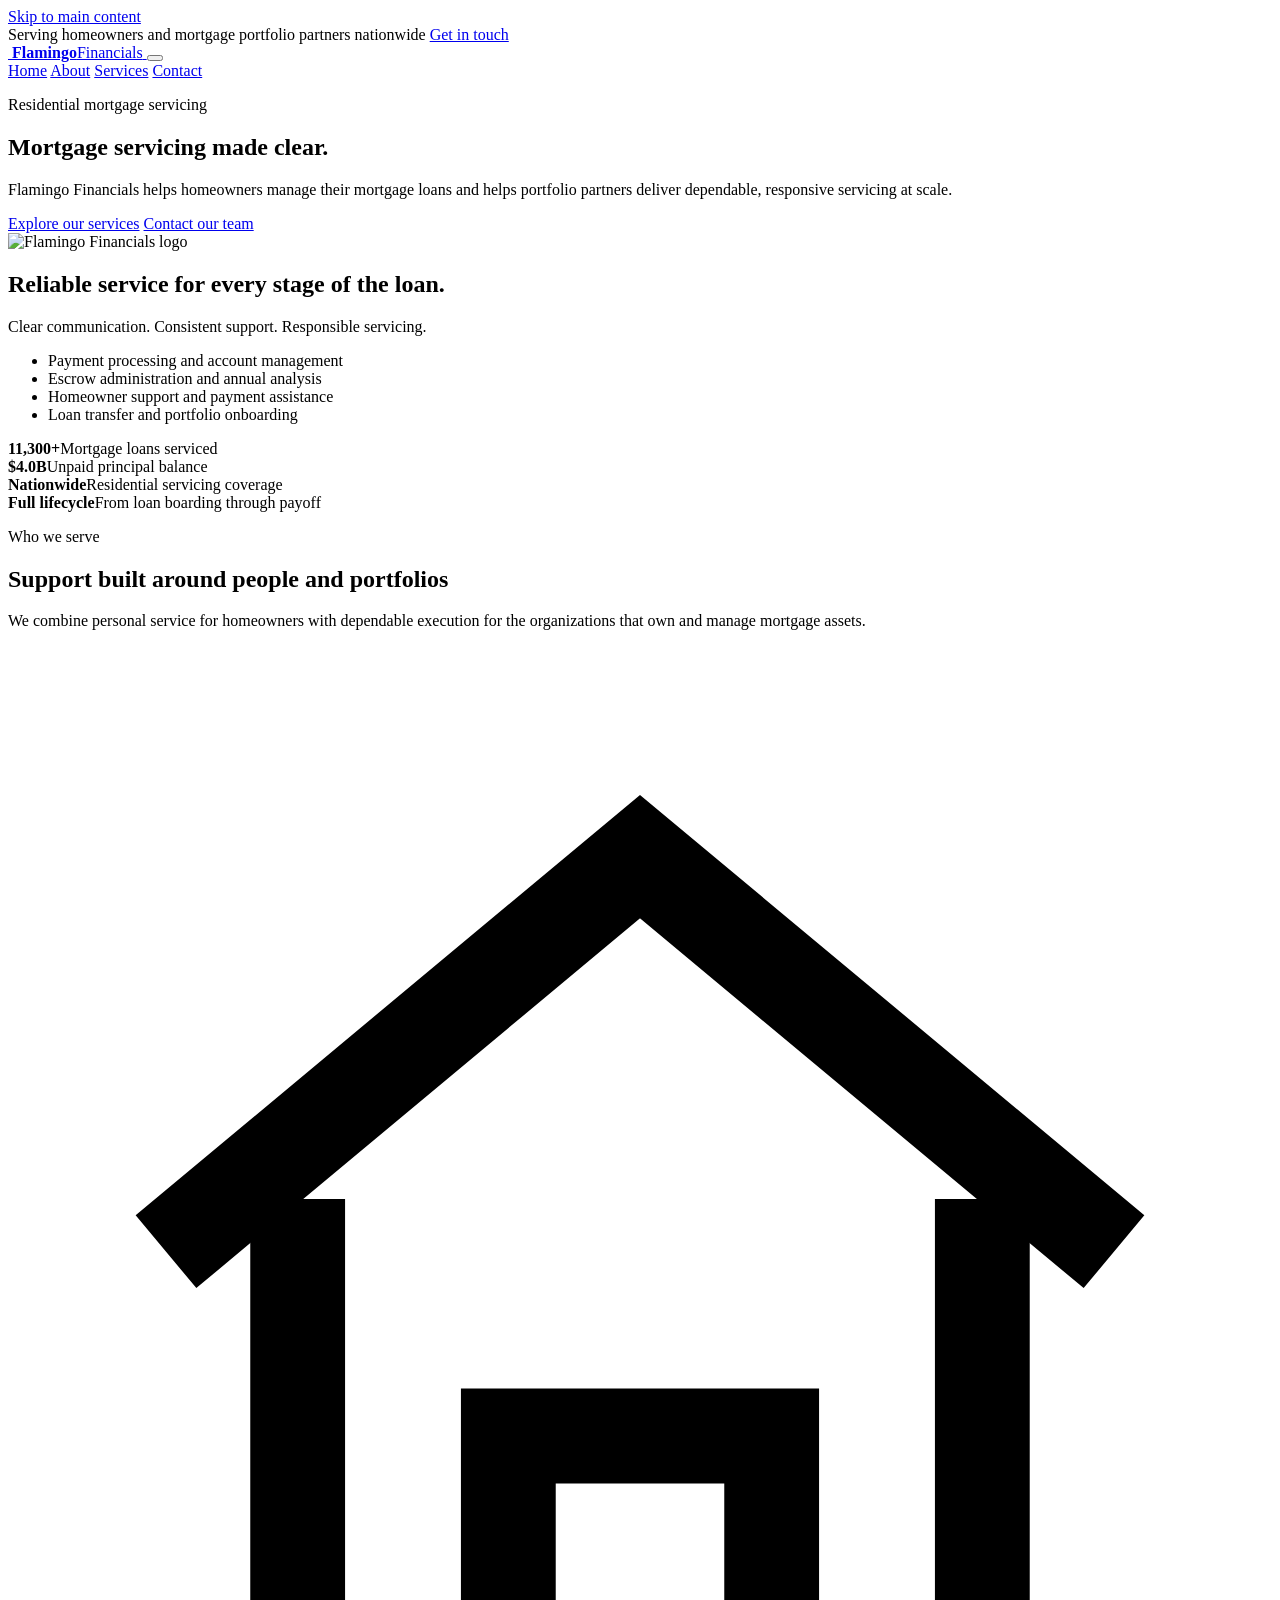
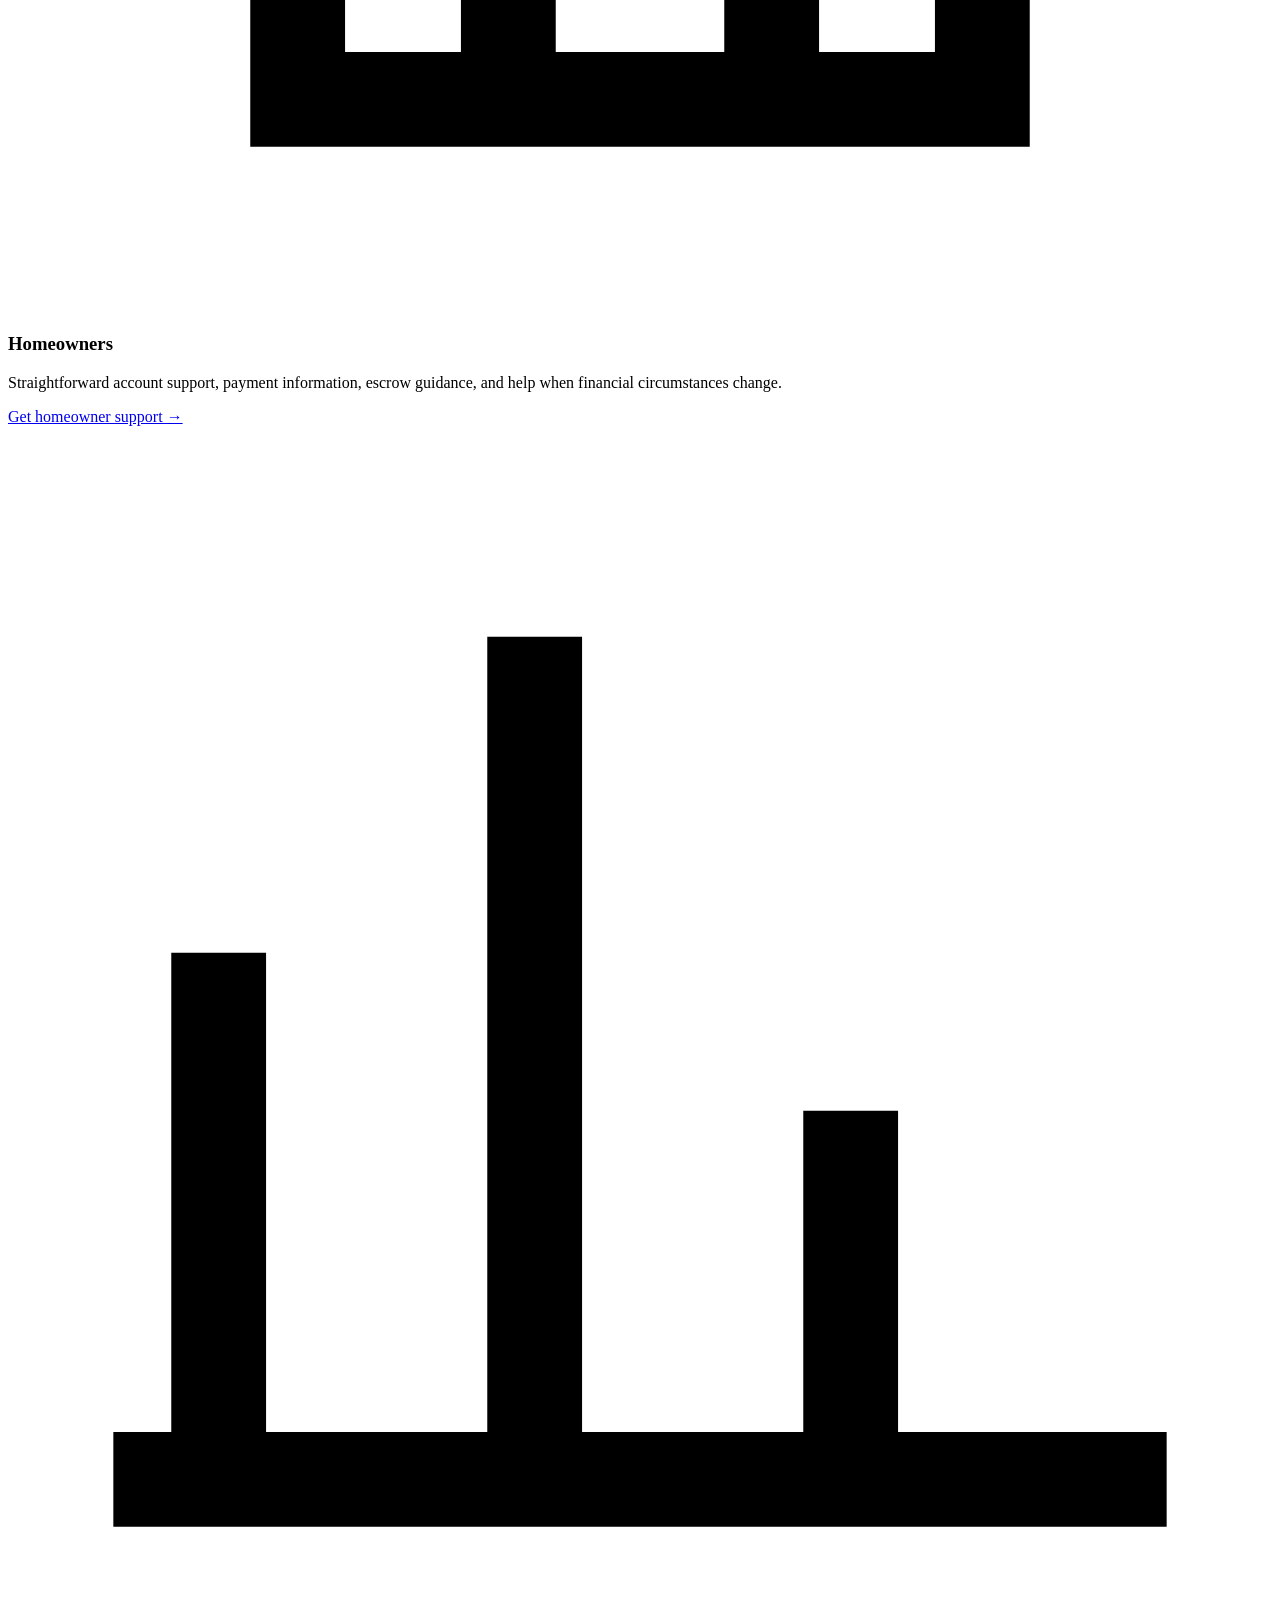
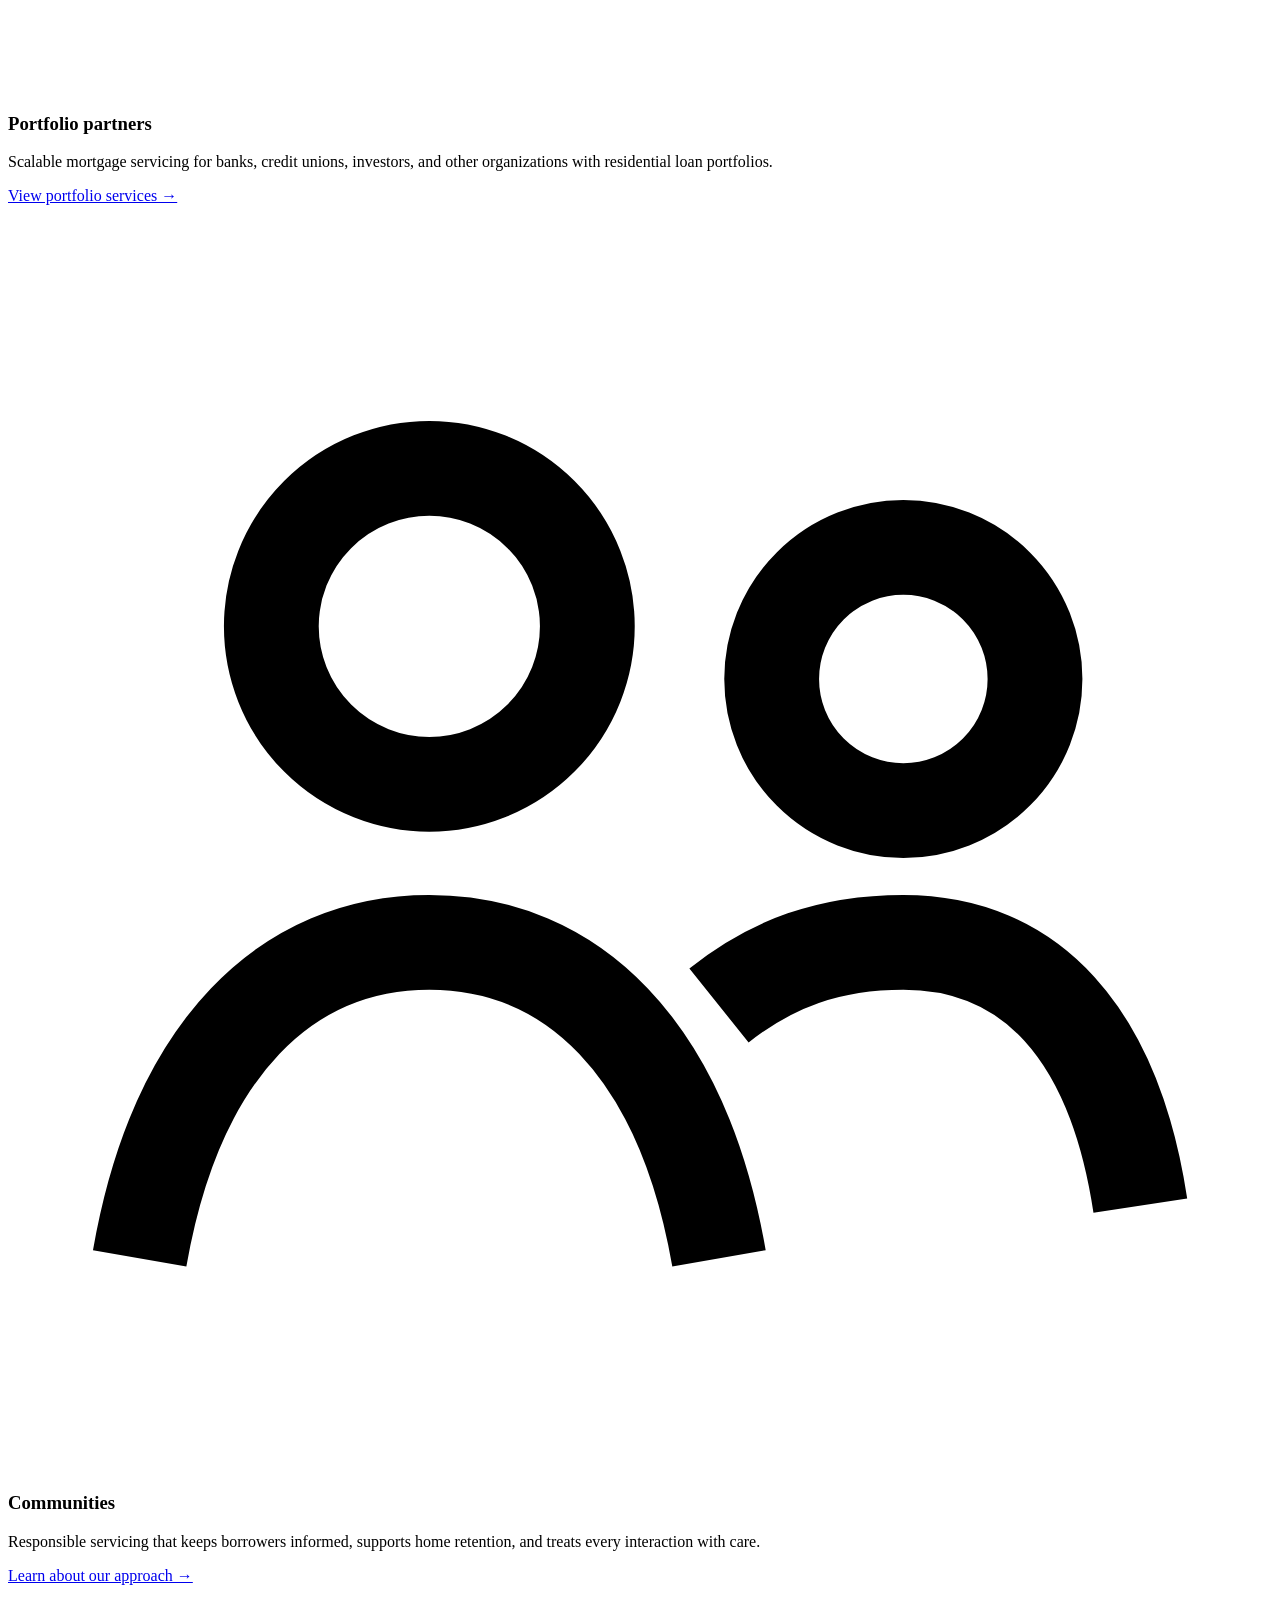
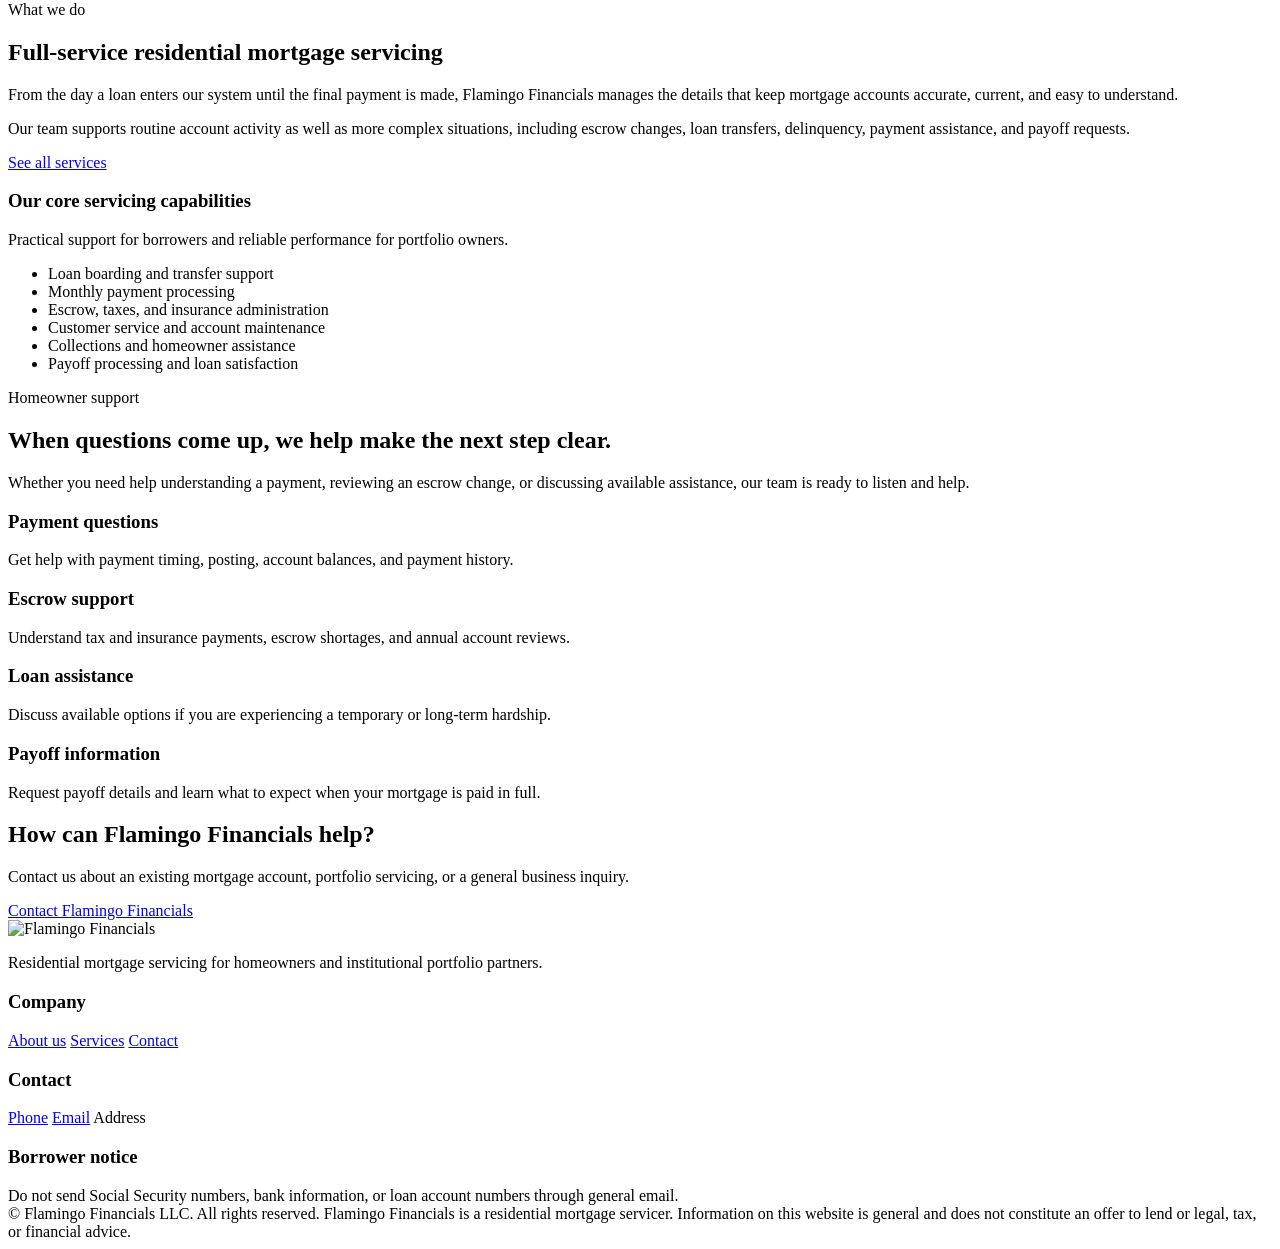
==== index.html @ df7e1d7a "Add files via upload" ====
<!doctype html>
<html lang="en">
<head>
  <meta charset="utf-8">
  <meta name="viewport" content="width=device-width, initial-scale=1">
  <meta name="description" content="Flamingo Financials is a nationwide residential mortgage servicer supporting homeowners and institutional portfolio partners.">
  <title>Flamingo Financials | Residential Mortgage Servicing</title>
  <link rel="icon" href="images/logo-small.png" type="image/png">
  <link rel="stylesheet" href="css/styles.css">
  <script src="js/script.js" defer></script>
</head>
<body>
  <a class="skip-link" href="#main-content">Skip to main content</a>

  <div class="announcement">
    <div class="container">
      <span>Serving homeowners and mortgage portfolio partners nationwide</span>
      <a href="contact.html">Get in touch</a>
    </div>
  </div>

  <header class="site-header">
    <div class="container header-inner">
      <a class="brand" href="index.html" aria-label="Flamingo Financials home">
        <img src="images/logo-small.png" alt="">
        <span class="brand-copy"><strong>Flamingo</strong><span>Financials</span></span>
      </a>
      <button class="menu-toggle" type="button" aria-label="Open navigation menu" aria-expanded="false" aria-controls="site-navigation"><span></span></button>
      <nav class="site-nav" id="site-navigation" aria-label="Primary navigation">
        <a href="index.html" aria-current="page">Home</a>
        <a href="about.html">About</a>
        <a href="services.html">Services</a>
        <a class="nav-cta" href="contact.html">Contact</a>
      </nav>
    </div>
  </header>

  <main id="main-content">
    <section class="hero">
      <div class="container hero-grid">
        <div>
          <p class="eyebrow">Residential mortgage servicing</p>
          <h1>Mortgage servicing made clear.</h1>
          <p class="lead">Flamingo Financials helps homeowners manage their mortgage loans and helps portfolio partners deliver dependable, responsive servicing at scale.</p>
          <div class="hero-actions">
            <a class="button button--coral" href="services.html">Explore our services</a>
            <a class="button button--outline-light" href="contact.html">Contact our team</a>
          </div>
        </div>

        <aside class="hero-card" aria-label="Flamingo Financials service overview">
          <div class="hero-card-brand">
            <img src="images/logo-small.png" alt="Flamingo Financials logo">
            <div>
              <h2>Reliable service for every stage of the loan.</h2>
              <p>Clear communication. Consistent support. Responsible servicing.</p>
            </div>
          </div>
          <ul class="hero-list">
            <li>Payment processing and account management</li>
            <li>Escrow administration and annual analysis</li>
            <li>Homeowner support and payment assistance</li>
            <li>Loan transfer and portfolio onboarding</li>
          </ul>
        </aside>
      </div>
    </section>

    <section class="stats-band" aria-label="Company scale">
      <div class="container stats-grid">
        <div class="stat"><strong>11,300+</strong><span>Mortgage loans serviced</span></div>
        <div class="stat"><strong>$4.0B</strong><span>Unpaid principal balance</span></div>
        <div class="stat"><strong>Nationwide</strong><span>Residential servicing coverage</span></div>
        <div class="stat"><strong>Full lifecycle</strong><span>From loan boarding through payoff</span></div>
      </div>
    </section>

    <section class="section section--soft">
      <div class="container">
        <div class="section-header section-header--center">
          <p class="eyebrow">Who we serve</p>
          <h2>Support built around people and portfolios</h2>
          <p class="lead">We combine personal service for homeowners with dependable execution for the organizations that own and manage mortgage assets.</p>
        </div>

        <div class="audience-grid">
          <article class="card">
            <div class="card-icon" aria-hidden="true">
              <svg viewBox="0 0 24 24" fill="none" stroke="currentColor" stroke-width="1.8"><path d="M3 11.5 12 4l9 7.5"/><path d="M5.5 10.5V20h13v-9.5"/><path d="M9.5 20v-5h5v5"/></svg>
            </div>
            <h3>Homeowners</h3>
            <p>Straightforward account support, payment information, escrow guidance, and help when financial circumstances change.</p>
            <a href="contact.html">Get homeowner support →</a>
          </article>

          <article class="card">
            <div class="card-icon" aria-hidden="true">
              <svg viewBox="0 0 24 24" fill="none" stroke="currentColor" stroke-width="1.8"><path d="M4 20V10"/><path d="M10 20V4"/><path d="M16 20v-7"/><path d="M22 20H2"/></svg>
            </div>
            <h3>Portfolio partners</h3>
            <p>Scalable mortgage servicing for banks, credit unions, investors, and other organizations with residential loan portfolios.</p>
            <a href="services.html">View portfolio services →</a>
          </article>

          <article class="card">
            <div class="card-icon" aria-hidden="true">
              <svg viewBox="0 0 24 24" fill="none" stroke="currentColor" stroke-width="1.8"><circle cx="8" cy="8" r="3"/><circle cx="17" cy="9" r="2.5"/><path d="M2.5 20c.7-4 2.8-6 5.5-6s4.8 2 5.5 6"/><path d="M13.5 15.2c1-.8 2.1-1.2 3.5-1.2 2.4 0 4 1.7 4.5 5"/></svg>
            </div>
            <h3>Communities</h3>
            <p>Responsible servicing that keeps borrowers informed, supports home retention, and treats every interaction with care.</p>
            <a href="about.html">Learn about our approach →</a>
          </article>
        </div>
      </div>
    </section>

    <section class="section">
      <div class="container split">
        <div class="split-copy">
          <p class="eyebrow">What we do</p>
          <h2>Full-service residential mortgage servicing</h2>
          <p>From the day a loan enters our system until the final payment is made, Flamingo Financials manages the details that keep mortgage accounts accurate, current, and easy to understand.</p>
          <p>Our team supports routine account activity as well as more complex situations, including escrow changes, loan transfers, delinquency, payment assistance, and payoff requests.</p>
          <div class="hero-actions">
            <a class="button button--navy" href="services.html">See all services</a>
          </div>
        </div>

        <div class="feature-panel">
          <h3>Our core servicing capabilities</h3>
          <p>Practical support for borrowers and reliable performance for portfolio owners.</p>
          <ul class="check-list">
            <li>Loan boarding and transfer support</li>
            <li>Monthly payment processing</li>
            <li>Escrow, taxes, and insurance administration</li>
            <li>Customer service and account maintenance</li>
            <li>Collections and homeowner assistance</li>
            <li>Payoff processing and loan satisfaction</li>
          </ul>
        </div>
      </div>
    </section>

    <section class="section section--soft">
      <div class="container">
        <div class="section-header">
          <p class="eyebrow">Homeowner support</p>
          <h2>When questions come up, we help make the next step clear.</h2>
          <p class="lead">Whether you need help understanding a payment, reviewing an escrow change, or discussing available assistance, our team is ready to listen and help.</p>
        </div>
        <div class="service-grid">
          <article class="card"><h3>Payment questions</h3><p>Get help with payment timing, posting, account balances, and payment history.</p></article>
          <article class="card"><h3>Escrow support</h3><p>Understand tax and insurance payments, escrow shortages, and annual account reviews.</p></article>
          <article class="card"><h3>Loan assistance</h3><p>Discuss available options if you are experiencing a temporary or long-term hardship.</p></article>
          <article class="card"><h3>Payoff information</h3><p>Request payoff details and learn what to expect when your mortgage is paid in full.</p></article>
        </div>
      </div>
    </section>

    <section class="cta-band">
      <div class="container cta-inner">
        <div>
          <h2>How can Flamingo Financials help?</h2>
          <p>Contact us about an existing mortgage account, portfolio servicing, or a general business inquiry.</p>
        </div>
        <a class="button button--light" href="contact.html">Contact Flamingo Financials</a>
      </div>
    </section>
  </main>

  <footer class="site-footer">
    <div class="container footer-main">
      <div class="footer-brand">
        <img src="images/logo-full.png" alt="Flamingo Financials">
        <p>Residential mortgage servicing for homeowners and institutional portfolio partners.</p>
      </div>
      <div class="footer-column">
        <h3>Company</h3>
        <a href="about.html">About us</a>
        <a href="services.html">Services</a>
        <a href="contact.html">Contact</a>
      </div>
      <div class="footer-column">
        <h3>Contact</h3>
        <a data-contact="phone" href="#">Phone</a>
        <a data-contact="email" href="#">Email</a>
        <span data-contact="address">Address</span>
      </div>
      <div class="footer-column">
        <h3>Borrower notice</h3>
        <span>Do not send Social Security numbers, bank information, or loan account numbers through general email.</span>
      </div>
    </div>
    <div class="container footer-bottom">
      <span>© <span data-current-year></span> Flamingo Financials LLC. All rights reserved.</span>
      <span class="legal-note">Flamingo Financials is a residential mortgage servicer. Information on this website is general and does not constitute an offer to lend or legal, tax, or financial advice.</span>
    </div>
  </footer>
</body>
</html>
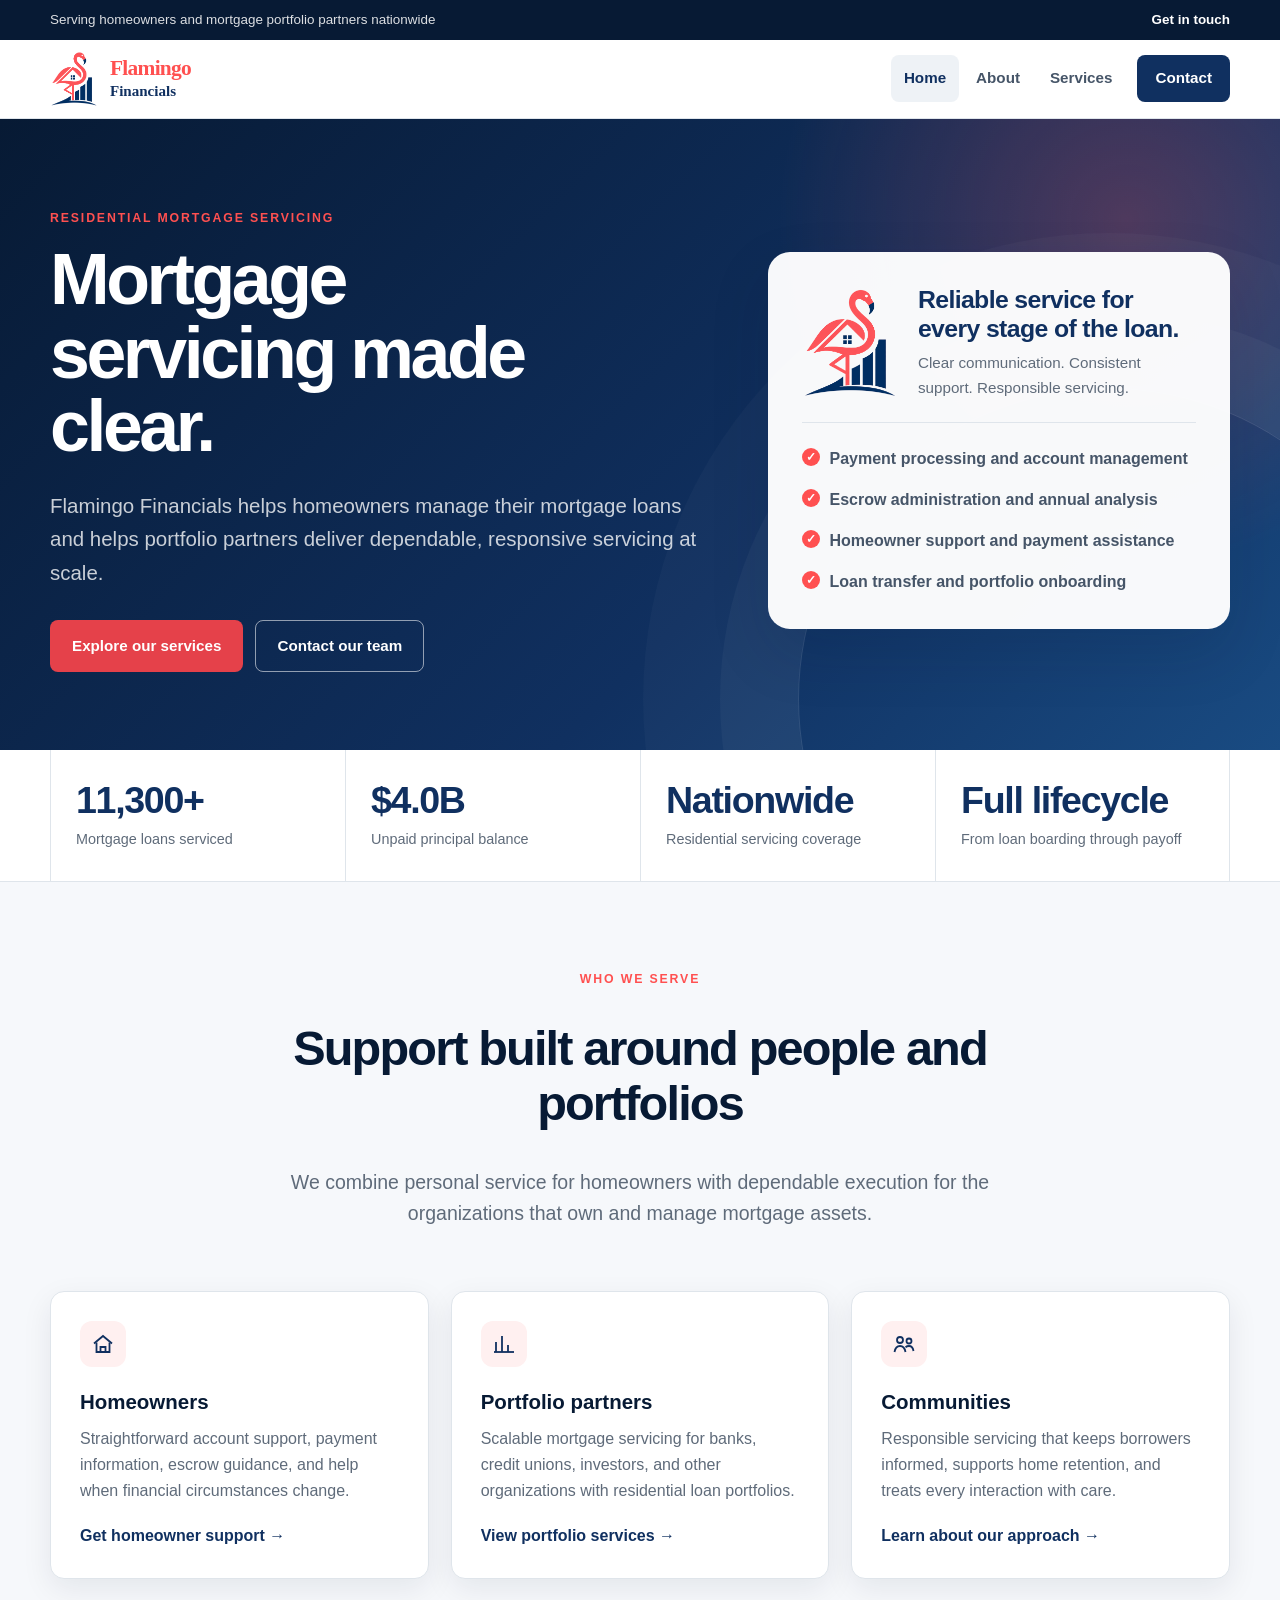
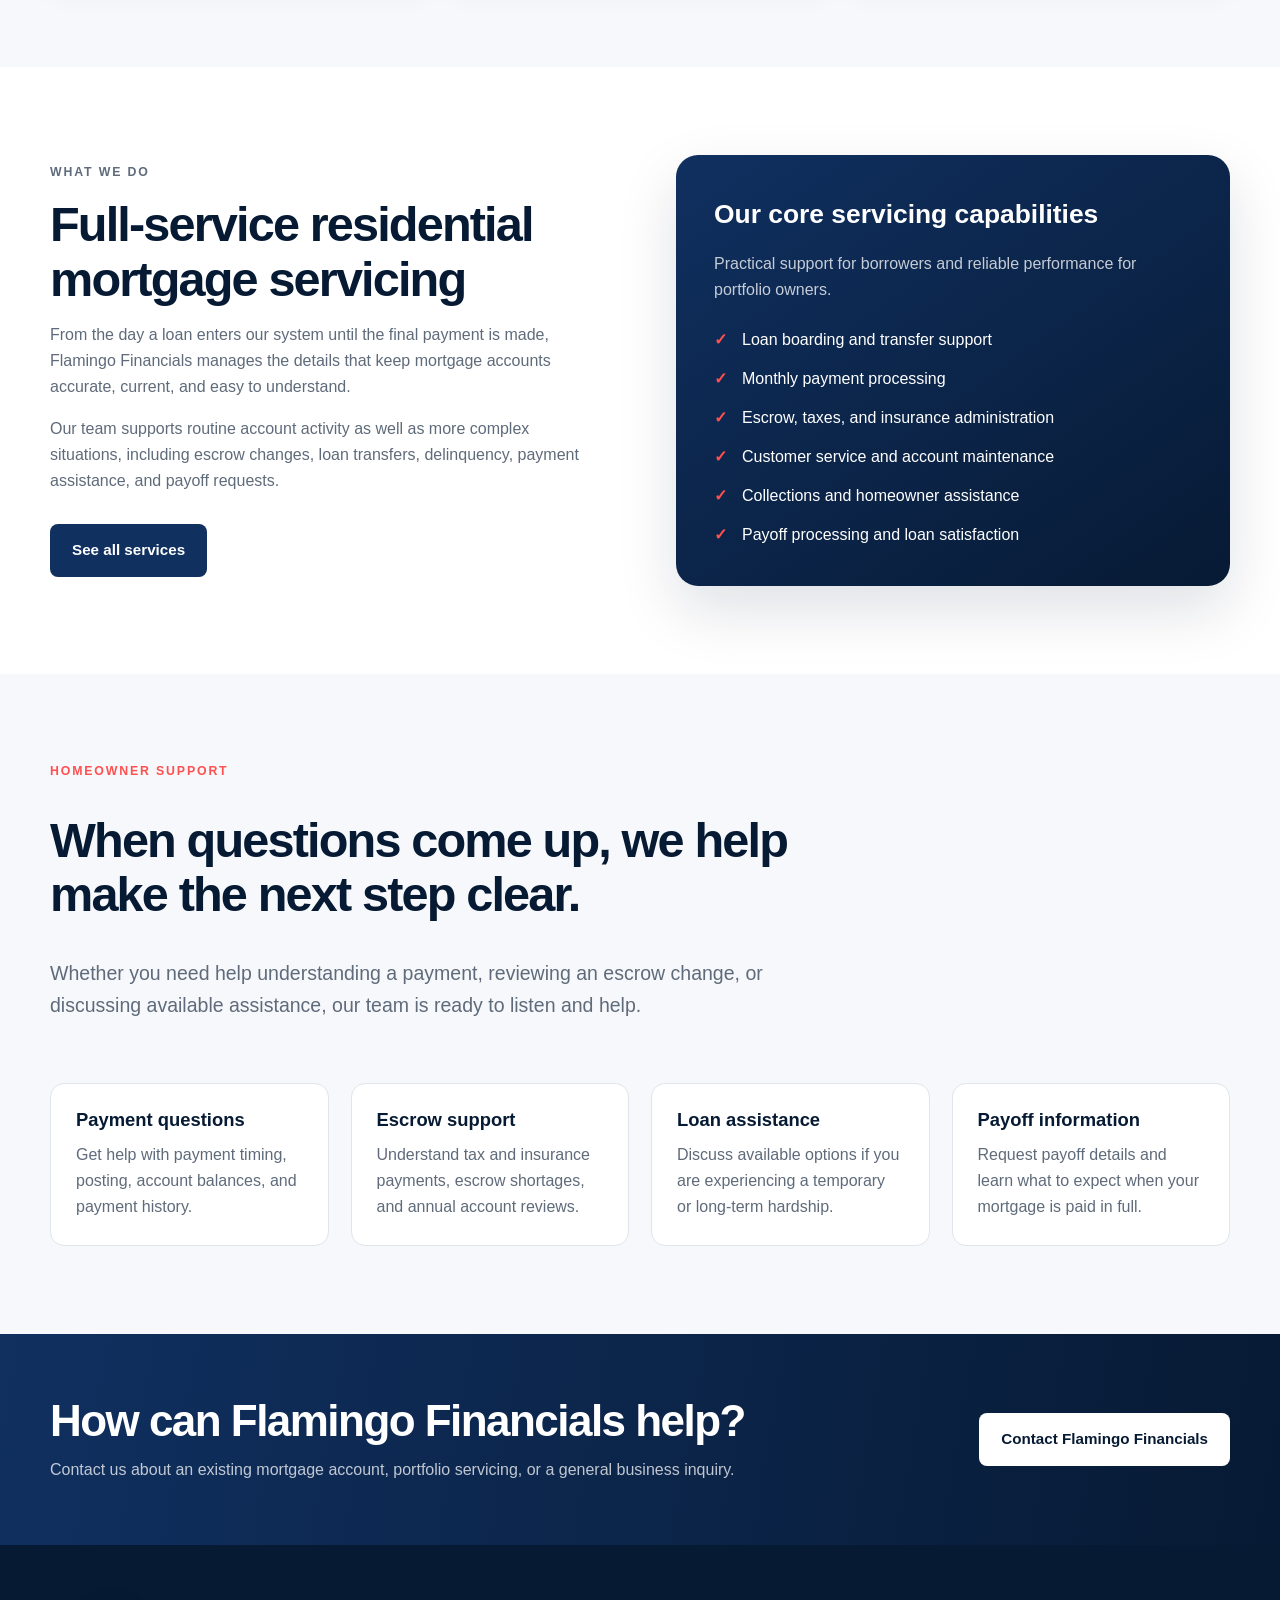
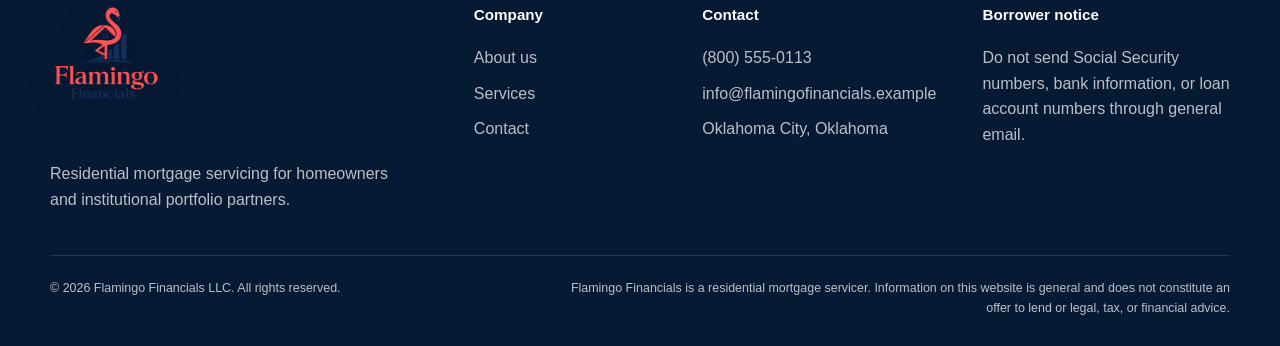
==== commit 008b1d45: "Add files via upload" ====
--- a/index.html
+++ b/index.html
@@ -5,9 +5,9 @@
   <meta name="viewport" content="width=device-width, initial-scale=1">
   <meta name="description" content="Flamingo Financials is a nationwide residential mortgage servicer supporting homeowners and institutional portfolio partners.">
   <title>Flamingo Financials | Residential Mortgage Servicing</title>
-  <link rel="icon" href="images/logo-small.png" type="image/png">
-  <link rel="stylesheet" href="css/styles.css">
-  <script src="js/script.js" defer></script>
+  <link rel="icon" href="logo-small.png" type="image/png">
+  <link rel="stylesheet" href="styles.css">
+  <script src="script.js" defer></script>
 </head>
 <body>
   <a class="skip-link" href="#main-content">Skip to main content</a>
@@ -22,7 +22,7 @@
   <header class="site-header">
     <div class="container header-inner">
       <a class="brand" href="index.html" aria-label="Flamingo Financials home">
-        <img src="images/logo-small.png" alt="">
+        <img src="logo-small.png" alt="">
         <span class="brand-copy"><strong>Flamingo</strong><span>Financials</span></span>
       </a>
       <button class="menu-toggle" type="button" aria-label="Open navigation menu" aria-expanded="false" aria-controls="site-navigation"><span></span></button>
@@ -50,7 +50,7 @@
 
         <aside class="hero-card" aria-label="Flamingo Financials service overview">
           <div class="hero-card-brand">
-            <img src="images/logo-small.png" alt="Flamingo Financials logo">
+            <img src="logo-small.png" alt="Flamingo Financials logo">
             <div>
               <h2>Reliable service for every stage of the loan.</h2>
               <p>Clear communication. Consistent support. Responsible servicing.</p>
@@ -171,7 +171,7 @@
   <footer class="site-footer">
     <div class="container footer-main">
       <div class="footer-brand">
-        <img src="images/logo-full.png" alt="Flamingo Financials">
+        <img src="logo-full.png" alt="Flamingo Financials">
         <p>Residential mortgage servicing for homeowners and institutional portfolio partners.</p>
       </div>
       <div class="footer-column">
--- a/styles.css
+++ b/styles.css
@@ -0,0 +1,730 @@
+:root {
+  --navy-950: #071a34;
+  --navy-900: #0b2447;
+  --navy-800: #103060;
+  --navy-700: #1a477d;
+  --coral-600: #e5414a;
+  --coral-500: #ff5050;
+  --coral-100: #fff0f0;
+  --slate-900: #182333;
+  --slate-700: #465568;
+  --slate-600: #5f6b7a;
+  --slate-400: #9aa6b2;
+  --slate-300: #cbd3dc;
+  --slate-200: #dfe5eb;
+  --slate-100: #eef2f6;
+  --canvas: #f6f8fb;
+  --white: #ffffff;
+  --success: #1d6d50;
+  --max-width: 1180px;
+  --radius-sm: 8px;
+  --radius-md: 14px;
+  --radius-lg: 22px;
+  --shadow-sm: 0 10px 30px rgba(7, 26, 52, 0.08);
+  --shadow-lg: 0 24px 60px rgba(7, 26, 52, 0.13);
+}
+
+* { box-sizing: border-box; }
+
+html { scroll-behavior: smooth; }
+
+body {
+  margin: 0;
+  color: var(--slate-900);
+  background: var(--white);
+  font-family: "Segoe UI", Arial, sans-serif;
+  font-size: 16px;
+  line-height: 1.62;
+  -webkit-font-smoothing: antialiased;
+}
+
+img { display: block; max-width: 100%; }
+a { color: inherit; }
+button, input, select, textarea { font: inherit; }
+
+:focus-visible {
+  outline: 3px solid rgba(255, 80, 80, 0.65);
+  outline-offset: 3px;
+}
+
+.skip-link {
+  position: fixed;
+  z-index: 9999;
+  top: 10px;
+  left: 10px;
+  padding: 10px 14px;
+  color: var(--white);
+  background: var(--navy-950);
+  border-radius: var(--radius-sm);
+  transform: translateY(-160%);
+  transition: transform 160ms ease;
+}
+.skip-link:focus { transform: translateY(0); }
+
+.container {
+  width: min(calc(100% - 36px), var(--max-width));
+  margin-inline: auto;
+}
+
+.narrow {
+  width: min(calc(100% - 36px), 780px);
+  margin-inline: auto;
+}
+
+.announcement {
+  padding: 9px 0;
+  color: rgba(255,255,255,.86);
+  background: var(--navy-950);
+  font-size: .84rem;
+}
+.announcement .container {
+  display: flex;
+  align-items: center;
+  justify-content: space-between;
+  gap: 18px;
+}
+.announcement a {
+  color: var(--white);
+  font-weight: 700;
+  text-decoration: none;
+}
+.announcement a:hover { text-decoration: underline; }
+
+.site-header {
+  position: sticky;
+  z-index: 1000;
+  top: 0;
+  background: rgba(255,255,255,.97);
+  border-bottom: 1px solid var(--slate-200);
+  backdrop-filter: blur(12px);
+}
+.header-inner {
+  display: flex;
+  min-height: 78px;
+  align-items: center;
+  justify-content: space-between;
+  gap: 32px;
+}
+.brand {
+  display: inline-flex;
+  align-items: center;
+  gap: 12px;
+  color: var(--navy-800);
+  text-decoration: none;
+}
+.brand img {
+  width: 48px;
+  height: 56px;
+  object-fit: contain;
+}
+.brand-copy { display: grid; line-height: 1; }
+.brand-copy strong {
+  color: var(--coral-500);
+  font-family: Georgia, "Times New Roman", serif;
+  font-size: 1.34rem;
+  letter-spacing: -.035em;
+}
+.brand-copy span {
+  margin-top: 5px;
+  color: var(--navy-800);
+  font-family: Georgia, "Times New Roman", serif;
+  font-size: .94rem;
+  font-weight: 700;
+}
+
+.site-nav {
+  display: flex;
+  align-items: center;
+  gap: 4px;
+}
+.site-nav a {
+  padding: 11px 13px;
+  color: var(--slate-700);
+  border-radius: var(--radius-sm);
+  font-size: .95rem;
+  font-weight: 700;
+  text-decoration: none;
+}
+.site-nav a:hover,
+.site-nav a[aria-current="page"] {
+  color: var(--navy-800);
+  background: var(--slate-100);
+}
+.site-nav .nav-cta {
+  margin-left: 8px;
+  padding-inline: 18px;
+  color: var(--white);
+  background: var(--navy-800);
+}
+.site-nav .nav-cta:hover,
+.site-nav .nav-cta[aria-current="page"] {
+  color: var(--white);
+  background: var(--navy-950);
+}
+
+.menu-toggle {
+  display: none;
+  width: 44px;
+  height: 44px;
+  padding: 9px;
+  color: var(--navy-800);
+  background: transparent;
+  border: 1px solid var(--slate-300);
+  border-radius: var(--radius-sm);
+  cursor: pointer;
+}
+.menu-toggle span,
+.menu-toggle::before,
+.menu-toggle::after {
+  display: block;
+  width: 100%;
+  height: 2px;
+  margin: 5px 0;
+  content: "";
+  background: currentColor;
+  transition: 160ms ease;
+}
+.menu-toggle[aria-expanded="true"] span { opacity: 0; }
+.menu-toggle[aria-expanded="true"]::before { transform: translateY(7px) rotate(45deg); }
+.menu-toggle[aria-expanded="true"]::after { transform: translateY(-7px) rotate(-45deg); }
+
+.hero {
+  position: relative;
+  overflow: hidden;
+  padding: 90px 0 78px;
+  color: var(--white);
+  background:
+    radial-gradient(circle at 88% 16%, rgba(255,80,80,.26), transparent 28%),
+    linear-gradient(135deg, var(--navy-950), var(--navy-800) 62%, #194b82);
+}
+.hero::after {
+  position: absolute;
+  right: -140px;
+  bottom: -260px;
+  width: 620px;
+  height: 620px;
+  content: "";
+  border: 1px solid rgba(255,255,255,.13);
+  border-radius: 50%;
+  box-shadow: 0 0 0 78px rgba(255,255,255,.035), 0 0 0 155px rgba(255,255,255,.022);
+}
+.hero-grid {
+  position: relative;
+  z-index: 1;
+  display: grid;
+  grid-template-columns: minmax(0, 1.05fr) minmax(340px, .75fr);
+  align-items: center;
+  gap: 70px;
+}
+.eyebrow {
+  margin: 0 0 14px;
+  color: var(--coral-500);
+  font-size: .77rem;
+  font-weight: 800;
+  letter-spacing: .15em;
+  text-transform: uppercase;
+}
+.hero h1,
+.page-hero h1 {
+  margin: 0;
+  color: var(--white);
+  font-size: clamp(2.75rem, 5.6vw, 5rem);
+  line-height: 1.03;
+  letter-spacing: -.048em;
+}
+.hero h1 { max-width: 12ch; }
+.hero .lead,
+.page-hero .lead {
+  max-width: 700px;
+  margin-top: 25px;
+  color: rgba(255,255,255,.78);
+  font-size: clamp(1.08rem, 2vw, 1.28rem);
+}
+.hero-actions {
+  display: flex;
+  flex-wrap: wrap;
+  gap: 12px;
+  margin-top: 31px;
+}
+.button {
+  display: inline-flex;
+  min-height: 50px;
+  align-items: center;
+  justify-content: center;
+  padding: 13px 21px;
+  border: 1px solid transparent;
+  border-radius: var(--radius-sm);
+  font-size: .95rem;
+  font-weight: 800;
+  text-decoration: none;
+  transition: background 160ms ease, border-color 160ms ease, color 160ms ease, transform 160ms ease;
+}
+.button:hover { transform: translateY(-1px); }
+.button--coral { color: var(--white); background: var(--coral-600); }
+.button--coral:hover { color: var(--white); background: #ca303b; }
+.button--light { color: var(--navy-950); background: var(--white); }
+.button--light:hover { color: var(--navy-950); background: var(--slate-100); }
+.button--outline-light { color: var(--white); border-color: rgba(255,255,255,.55); }
+.button--outline-light:hover { color: var(--navy-950); background: var(--white); }
+.button--navy { color: var(--white); background: var(--navy-800); }
+.button--navy:hover { color: var(--white); background: var(--navy-950); }
+.button--outline { color: var(--navy-800); border-color: var(--slate-300); background: var(--white); }
+.button--outline:hover { border-color: var(--navy-800); }
+
+.hero-card {
+  padding: 34px;
+  color: var(--slate-900);
+  background: rgba(255,255,255,.97);
+  border-radius: var(--radius-lg);
+  box-shadow: var(--shadow-lg);
+}
+.hero-card-brand {
+  display: flex;
+  align-items: center;
+  gap: 20px;
+  padding-bottom: 22px;
+  border-bottom: 1px solid var(--slate-200);
+}
+.hero-card-brand img {
+  width: 100px;
+  height: 112px;
+  object-fit: contain;
+}
+.hero-card-brand h2 {
+  margin: 0 0 8px;
+  color: var(--navy-800);
+  font-size: 1.55rem;
+  line-height: 1.14;
+  letter-spacing: -.025em;
+}
+.hero-card-brand p { margin: 0; color: var(--slate-600); font-size: .95rem; }
+.hero-list {
+  display: grid;
+  gap: 15px;
+  margin: 23px 0 0;
+  padding: 0;
+  list-style: none;
+}
+.hero-list li {
+  position: relative;
+  padding-left: 28px;
+  color: var(--slate-700);
+  font-weight: 650;
+}
+.hero-list li::before {
+  position: absolute;
+  top: .18em;
+  left: 0;
+  width: 18px;
+  height: 18px;
+  content: "✓";
+  color: var(--white);
+  background: var(--coral-500);
+  border-radius: 50%;
+  font-size: .72rem;
+  font-weight: 900;
+  line-height: 18px;
+  text-align: center;
+}
+
+.stats-band {
+  background: var(--white);
+  border-bottom: 1px solid var(--slate-200);
+}
+.stats-grid {
+  display: grid;
+  grid-template-columns: repeat(4, 1fr);
+}
+.stat {
+  padding: 30px 25px;
+  border-left: 1px solid var(--slate-200);
+}
+.stat:last-child { border-right: 1px solid var(--slate-200); }
+.stat strong {
+  display: block;
+  color: var(--navy-800);
+  font-size: clamp(1.7rem, 3vw, 2.35rem);
+  line-height: 1.08;
+  letter-spacing: -.035em;
+}
+.stat span { display: block; margin-top: 7px; color: var(--slate-600); font-size: .9rem; }
+
+.section { padding: 88px 0; }
+.section--soft { background: var(--canvas); }
+.section--navy { color: rgba(255,255,255,.8); background: var(--navy-950); }
+.section--navy h2, .section--navy h3 { color: var(--white); }
+.section-header {
+  display: grid;
+  gap: 17px;
+  max-width: 760px;
+  margin-bottom: 42px;
+}
+.section-header--center { margin-inline: auto; text-align: center; }
+.section h2,
+.page-section h2 {
+  margin: 0;
+  color: var(--navy-950);
+  font-size: clamp(2rem, 3.8vw, 3.15rem);
+  line-height: 1.12;
+  letter-spacing: -.038em;
+}
+.section .lead,
+.page-section .lead {
+  color: var(--slate-600);
+  font-size: clamp(1.05rem, 2vw, 1.22rem);
+}
+
+.audience-grid,
+.service-grid,
+.value-grid {
+  display: grid;
+  grid-template-columns: repeat(3, 1fr);
+  gap: 22px;
+}
+.card {
+  padding: 29px;
+  background: var(--white);
+  border: 1px solid var(--slate-200);
+  border-radius: var(--radius-md);
+  box-shadow: var(--shadow-sm);
+}
+.card-icon {
+  display: grid;
+  width: 46px;
+  height: 46px;
+  place-items: center;
+  margin-bottom: 23px;
+  color: var(--navy-800);
+  background: var(--coral-100);
+  border-radius: 12px;
+}
+.card-icon svg { width: 24px; height: 24px; }
+.card h3 {
+  margin: 0 0 11px;
+  color: var(--navy-950);
+  font-size: 1.28rem;
+  line-height: 1.2;
+}
+.card p { margin: 0; color: var(--slate-600); }
+.card a {
+  display: inline-flex;
+  margin-top: 19px;
+  color: var(--navy-800);
+  font-weight: 800;
+  text-decoration: none;
+}
+.card a:hover { color: var(--coral-600); }
+
+.split {
+  display: grid;
+  grid-template-columns: minmax(0, 1fr) minmax(0, 1fr);
+  align-items: center;
+  gap: 72px;
+}
+.split-copy p { color: var(--slate-600); }
+.split-copy p + p { margin-top: 16px; }
+.feature-panel {
+  padding: 38px;
+  color: var(--white);
+  background: linear-gradient(145deg, var(--navy-800), var(--navy-950));
+  border-radius: var(--radius-lg);
+  box-shadow: var(--shadow-lg);
+}
+.feature-panel h3 { margin: 0 0 14px; color: var(--white); font-size: 1.65rem; }
+.feature-panel p { color: rgba(255,255,255,.76); }
+.check-list {
+  display: grid;
+  gap: 13px;
+  margin: 24px 0 0;
+  padding: 0;
+  list-style: none;
+}
+.check-list li { position: relative; padding-left: 28px; }
+.check-list li::before {
+  position: absolute;
+  left: 0;
+  content: "✓";
+  color: var(--coral-500);
+  font-weight: 900;
+}
+
+.service-grid { grid-template-columns: repeat(4, 1fr); }
+.service-grid .card { padding: 25px; box-shadow: none; }
+.service-grid .card h3 { font-size: 1.15rem; }
+
+.cta-band {
+  padding: 62px 0;
+  color: var(--white);
+  background: linear-gradient(100deg, var(--navy-800), var(--navy-950));
+}
+.cta-inner {
+  display: flex;
+  align-items: center;
+  justify-content: space-between;
+  gap: 36px;
+}
+.cta-inner h2 {
+  margin: 0;
+  color: var(--white);
+  font-size: clamp(1.8rem, 3.5vw, 2.75rem);
+  line-height: 1.15;
+  letter-spacing: -.035em;
+}
+.cta-inner p { max-width: 700px; margin: 11px 0 0; color: rgba(255,255,255,.74); }
+
+.page-hero {
+  padding: 78px 0 68px;
+  color: var(--white);
+  background:
+    radial-gradient(circle at 86% 12%, rgba(255,80,80,.22), transparent 28%),
+    linear-gradient(135deg, var(--navy-950), var(--navy-800));
+}
+.page-hero h1 { max-width: 15ch; font-size: clamp(2.55rem, 5vw, 4.5rem); }
+.breadcrumbs {
+  display: flex;
+  gap: 9px;
+  margin-bottom: 20px;
+  color: rgba(255,255,255,.62);
+  font-size: .88rem;
+}
+.breadcrumbs a { color: rgba(255,255,255,.86); text-decoration: none; }
+
+.page-section { padding: 82px 0; }
+.page-section--soft { background: var(--canvas); }
+.story-grid {
+  display: grid;
+  grid-template-columns: minmax(0, 1.1fr) minmax(320px, .75fr);
+  gap: 70px;
+  align-items: start;
+}
+.story-copy p { margin: 19px 0 0; color: var(--slate-600); font-size: 1.06rem; }
+.fact-panel {
+  padding: 31px;
+  background: var(--canvas);
+  border-left: 4px solid var(--coral-500);
+}
+.fact-panel dl { margin: 0; }
+.fact-panel div { padding: 16px 0; border-bottom: 1px solid var(--slate-200); }
+.fact-panel div:last-child { border-bottom: 0; }
+.fact-panel dt { color: var(--slate-600); font-size: .85rem; font-weight: 700; text-transform: uppercase; letter-spacing: .08em; }
+.fact-panel dd { margin: 5px 0 0; color: var(--navy-800); font-size: 1.55rem; font-weight: 800; }
+
+.value-grid { grid-template-columns: repeat(4, 1fr); }
+.value-card {
+  padding-top: 20px;
+  border-top: 4px solid var(--navy-800);
+}
+.value-card:nth-child(2n) { border-top-color: var(--coral-500); }
+.value-card h3 { margin: 0 0 10px; color: var(--navy-950); }
+.value-card p { margin: 0; color: var(--slate-600); }
+
+.service-detail-grid {
+  display: grid;
+  grid-template-columns: repeat(2, 1fr);
+  gap: 22px;
+}
+.service-detail {
+  display: grid;
+  grid-template-columns: 54px minmax(0, 1fr);
+  gap: 19px;
+  padding: 27px;
+  background: var(--white);
+  border: 1px solid var(--slate-200);
+  border-radius: var(--radius-md);
+}
+.service-detail .number {
+  display: grid;
+  width: 44px;
+  height: 44px;
+  place-items: center;
+  color: var(--white);
+  background: var(--navy-800);
+  border-radius: 50%;
+  font-weight: 800;
+}
+.service-detail h3 { margin: 0 0 8px; color: var(--navy-950); font-size: 1.25rem; }
+.service-detail p { margin: 0; color: var(--slate-600); }
+
+.contact-intro-grid {
+  display: grid;
+  grid-template-columns: repeat(3, 1fr);
+  gap: 20px;
+  margin-bottom: 36px;
+}
+.contact-card {
+  padding: 26px;
+  background: var(--canvas);
+  border: 1px solid var(--slate-200);
+  border-radius: var(--radius-md);
+}
+.contact-card h3 { margin: 0 0 8px; color: var(--navy-950); font-size: 1.18rem; }
+.contact-card p { margin: 0; color: var(--slate-600); }
+.contact-card a { color: var(--navy-800); font-weight: 800; text-decoration: none; }
+
+.contact-grid {
+  display: grid;
+  grid-template-columns: minmax(280px, .7fr) minmax(0, 1.3fr);
+  gap: 50px;
+  align-items: start;
+}
+.contact-details {
+  display: grid;
+  gap: 18px;
+}
+.detail-block {
+  padding-bottom: 18px;
+  border-bottom: 1px solid var(--slate-200);
+}
+.detail-block h3 { margin: 0 0 7px; color: var(--navy-950); font-size: 1rem; }
+.detail-block p,
+.detail-block address { margin: 0; color: var(--slate-600); font-style: normal; }
+.detail-block a { color: var(--navy-800); font-weight: 750; text-decoration: none; }
+.form-panel {
+  padding: 34px;
+  background: var(--white);
+  border: 1px solid var(--slate-200);
+  border-radius: var(--radius-lg);
+  box-shadow: var(--shadow-sm);
+}
+.form-panel h2 { font-size: clamp(1.7rem, 3vw, 2.3rem); }
+.form-grid {
+  display: grid;
+  grid-template-columns: repeat(2, 1fr);
+  gap: 18px;
+  margin-top: 25px;
+}
+.field { display: grid; gap: 7px; }
+.field--full { grid-column: 1 / -1; }
+.field label { color: var(--navy-950); font-size: .91rem; font-weight: 750; }
+.field input,
+.field select,
+.field textarea {
+  width: 100%;
+  padding: 12px 13px;
+  color: var(--slate-900);
+  background: var(--white);
+  border: 1px solid var(--slate-300);
+  border-radius: var(--radius-sm);
+}
+.field textarea { min-height: 150px; resize: vertical; }
+.field input:focus,
+.field select:focus,
+.field textarea:focus { border-color: var(--navy-800); outline: 2px solid rgba(16,48,96,.14); }
+.field-help { color: var(--slate-600); font-size: .81rem; }
+.form-actions {
+  display: flex;
+  align-items: center;
+  gap: 18px;
+  margin-top: 22px;
+}
+.form-status { color: var(--success); font-size: .9rem; font-weight: 700; }
+
+.site-footer {
+  color: rgba(255,255,255,.72);
+  background: var(--navy-950);
+}
+.footer-main {
+  display: grid;
+  grid-template-columns: 1.45fr .7fr .8fr .95fr;
+  gap: 46px;
+  padding: 58px 0 42px;
+}
+.footer-brand img {
+  width: 150px;
+  max-height: 140px;
+  object-fit: contain;
+  object-position: left center;
+  filter: drop-shadow(0 7px 18px rgba(0,0,0,.2));
+}
+.footer-brand p { max-width: 360px; margin: 18px 0 0; }
+.footer-column { display: grid; align-content: start; gap: 10px; }
+.footer-column h3 { margin: 0 0 7px; color: var(--white); font-size: .95rem; }
+.footer-column a { color: rgba(255,255,255,.72); text-decoration: none; }
+.footer-column a:hover { color: var(--white); }
+.footer-bottom {
+  display: flex;
+  justify-content: space-between;
+  gap: 24px;
+  padding: 22px 0 28px;
+  border-top: 1px solid rgba(255,255,255,.13);
+  font-size: .78rem;
+}
+.legal-note { max-width: 680px; text-align: right; }
+
+@media (max-width: 980px) {
+  .hero-grid,
+  .split,
+  .story-grid,
+  .contact-grid { grid-template-columns: 1fr; }
+  .hero-grid { gap: 45px; }
+  .hero-card { max-width: 650px; }
+  .stats-grid { grid-template-columns: repeat(2, 1fr); }
+  .stat:nth-child(2) { border-right: 1px solid var(--slate-200); }
+  .stat:nth-child(n+3) { border-top: 1px solid var(--slate-200); }
+  .audience-grid,
+  .service-grid,
+  .value-grid { grid-template-columns: repeat(2, 1fr); }
+  .footer-main { grid-template-columns: 1.25fr 1fr 1fr; }
+  .footer-column:last-child { grid-column: 2 / 4; }
+}
+
+@media (max-width: 760px) {
+  .announcement .container { justify-content: center; text-align: center; }
+  .announcement a { display: none; }
+  .header-inner { min-height: 70px; }
+  .brand img { width: 42px; height: 48px; }
+  .brand-copy strong { font-size: 1.16rem; }
+  .brand-copy span { font-size: .84rem; }
+  .menu-toggle { display: block; }
+  .site-nav {
+    position: absolute;
+    top: 100%;
+    right: 0;
+    left: 0;
+    display: none;
+    padding: 12px 18px 18px;
+    background: var(--white);
+    border-bottom: 1px solid var(--slate-200);
+    box-shadow: var(--shadow-sm);
+  }
+  .site-nav.is-open { display: grid; }
+  .site-nav a { padding: 12px; }
+  .site-nav .nav-cta { margin: 4px 0 0; text-align: center; }
+  .hero { padding: 68px 0 60px; }
+  .hero h1 { max-width: 11ch; }
+  .hero-card { padding: 26px; }
+  .hero-card-brand img { width: 76px; height: 86px; }
+  .hero-card-brand h2 { font-size: 1.32rem; }
+  .section,
+  .page-section { padding: 67px 0; }
+  .audience-grid,
+  .service-grid,
+  .value-grid,
+  .service-detail-grid,
+  .contact-intro-grid,
+  .form-grid { grid-template-columns: 1fr; }
+  .field--full { grid-column: auto; }
+  .cta-inner { display: grid; }
+  .footer-main { grid-template-columns: 1fr 1fr; gap: 36px; }
+  .footer-brand { grid-column: 1 / -1; }
+  .footer-column:last-child { grid-column: auto; }
+  .footer-bottom { display: grid; }
+  .legal-note { text-align: left; }
+}
+
+@media (max-width: 520px) {
+  .container, .narrow { width: min(calc(100% - 26px), var(--max-width)); }
+  .hero-actions, .form-actions { align-items: stretch; }
+  .hero-actions .button, .form-actions .button { width: 100%; }
+  .hero-card-brand { align-items: flex-start; }
+  .stats-grid { grid-template-columns: 1fr; }
+  .stat,
+  .stat:nth-child(2),
+  .stat:last-child { border-right: 1px solid var(--slate-200); border-top: 1px solid var(--slate-200); }
+  .stats-grid .stat:first-child { border-top: 0; }
+  .footer-main { grid-template-columns: 1fr; }
+}
+
+@media (prefers-reduced-motion: reduce) {
+  *, *::before, *::after { scroll-behavior: auto !important; transition-duration: .01ms !important; }
+}
